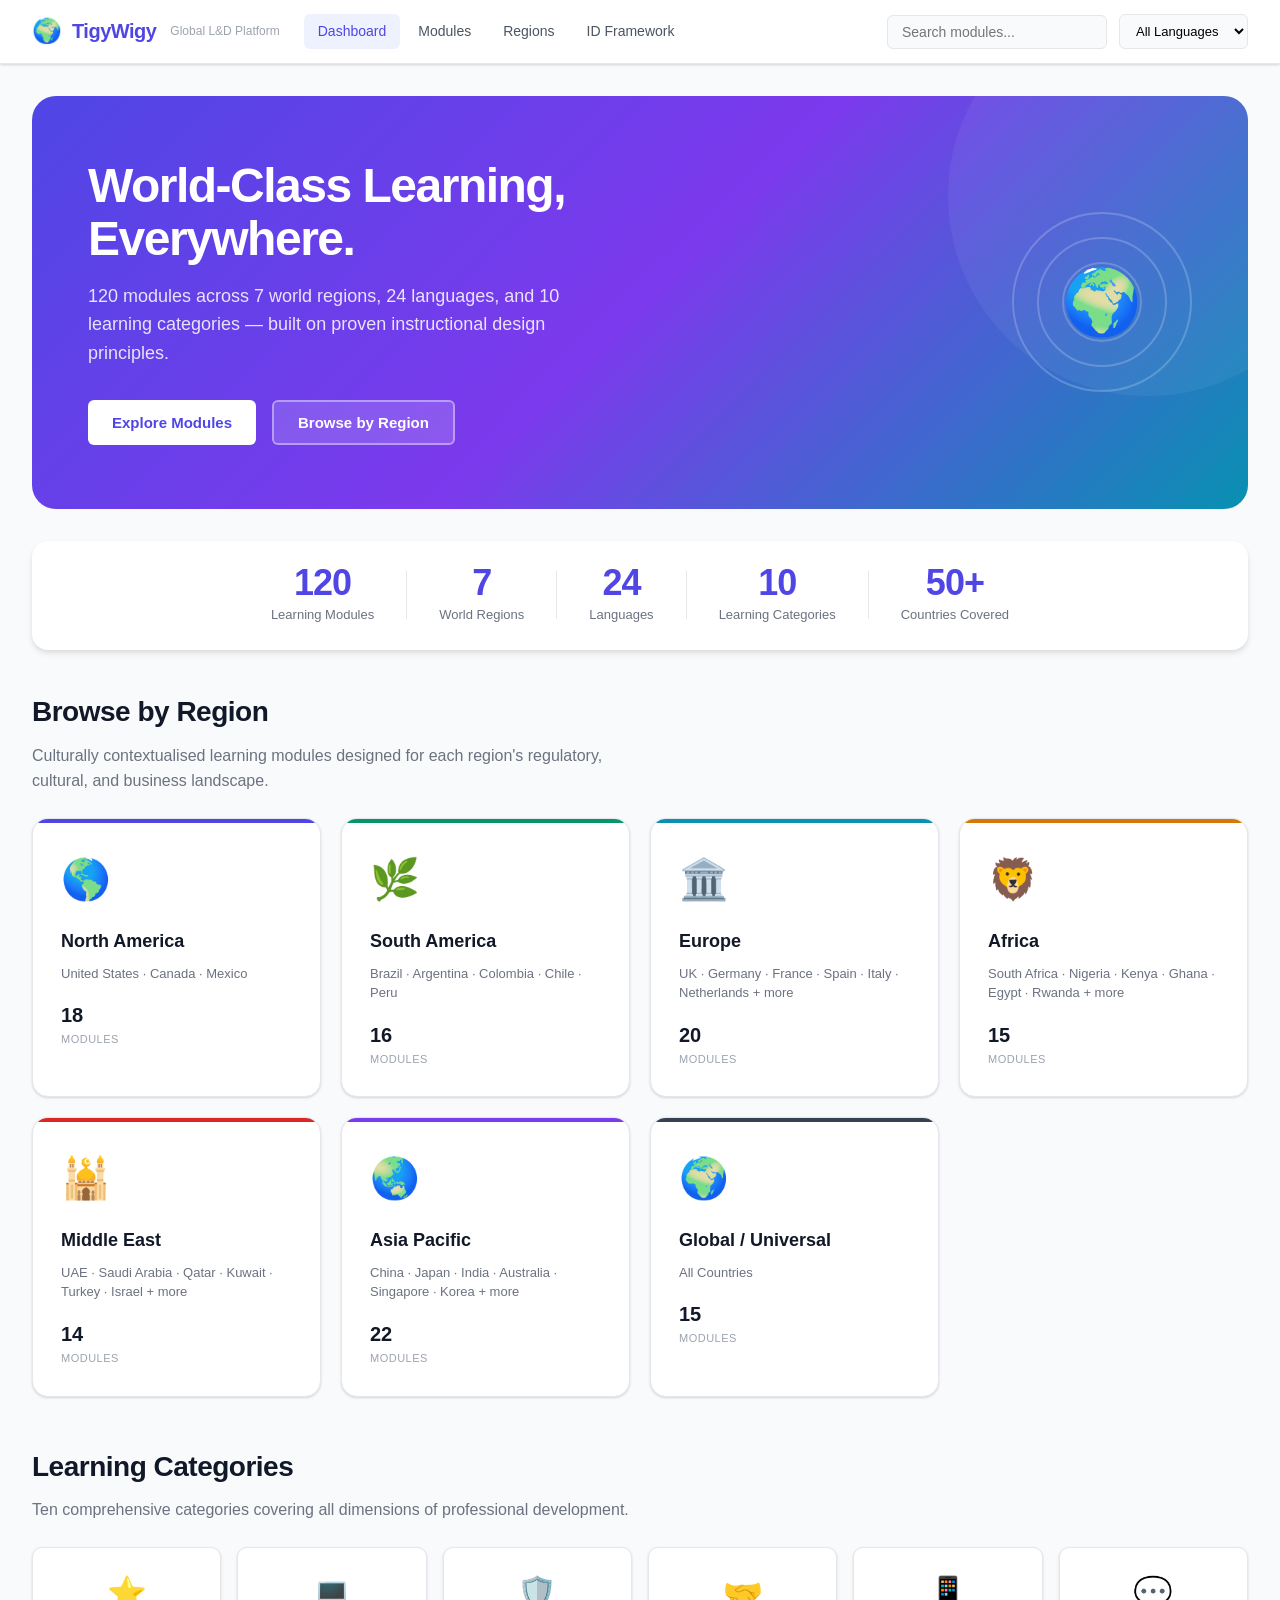
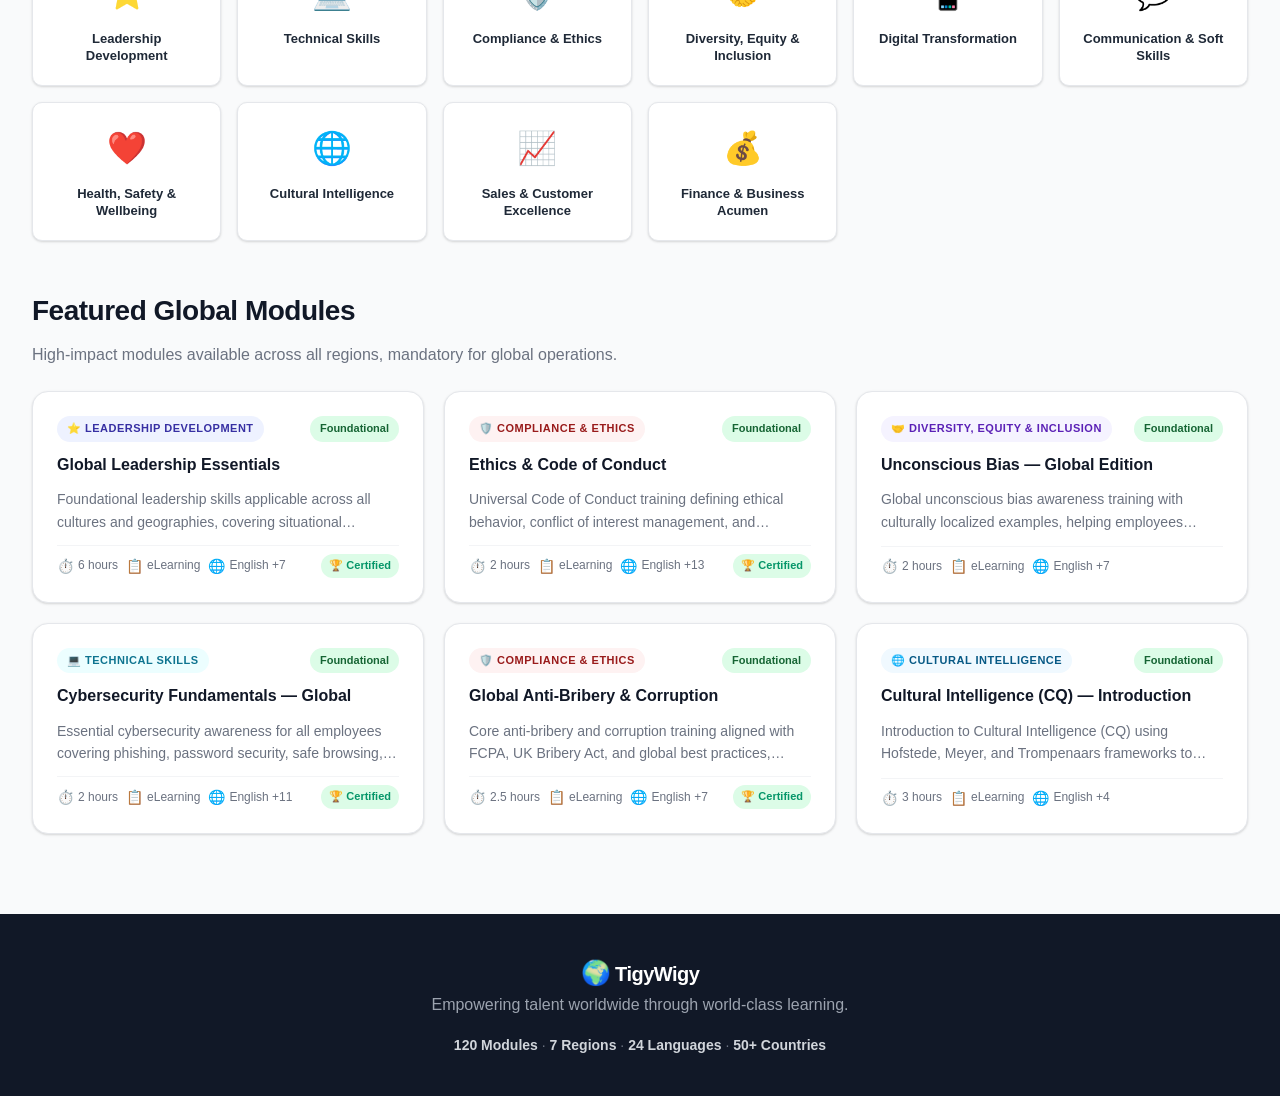
==== index.html @ 8e96188c "Add global L&D instructional design platform with 120 modules across 7 world regions - Web applicati" ====
<!DOCTYPE html>
<html lang="en">
<head>
  <meta charset="UTF-8" />
  <meta name="viewport" content="width=device-width, initial-scale=1.0" />
  <title>TigyWigy — Global L&D Platform</title>
  <link rel="stylesheet" href="css/styles.css" />
</head>
<body>
  <!-- Navigation -->
  <nav class="navbar">
    <div class="nav-brand">
      <span class="brand-icon">🌍</span>
      <span class="brand-name">TigyWigy</span>
      <span class="brand-tagline">Global L&amp;D Platform</span>
    </div>
    <div class="nav-links">
      <a href="#dashboard" class="nav-link active" data-view="dashboard">Dashboard</a>
      <a href="#modules" class="nav-link" data-view="modules">Modules</a>
      <a href="#regions" class="nav-link" data-view="regions">Regions</a>
      <a href="#framework" class="nav-link" data-view="framework">ID Framework</a>
    </div>
    <div class="nav-actions">
      <input type="text" class="search-input" id="globalSearch" placeholder="Search modules..." />
      <select class="lang-select" id="languageFilter">
        <option value="">All Languages</option>
        <option value="English">English</option>
        <option value="Mandarin">Mandarin</option>
        <option value="Spanish">Spanish</option>
        <option value="French">French</option>
        <option value="Arabic">Arabic</option>
        <option value="German">German</option>
        <option value="Portuguese">Portuguese</option>
        <option value="Japanese">Japanese</option>
        <option value="Korean">Korean</option>
      </select>
    </div>
  </nav>

  <!-- Main Content -->
  <main class="main-content">

    <!-- Dashboard View -->
    <section id="view-dashboard" class="view active">
      <div class="hero-section">
        <div class="hero-content">
          <h1 class="hero-title">World-Class Learning,<br>Everywhere.</h1>
          <p class="hero-subtitle">120 modules across 7 world regions, 24 languages, and 10 learning categories — built on proven instructional design principles.</p>
          <div class="hero-actions">
            <button class="btn btn-primary" onclick="switchView('modules')">Explore Modules</button>
            <button class="btn btn-secondary" onclick="switchView('regions')">Browse by Region</button>
          </div>
        </div>
        <div class="hero-globe">
          <div class="globe-visual">
            <div class="globe-ring ring-1"></div>
            <div class="globe-ring ring-2"></div>
            <div class="globe-ring ring-3"></div>
            <div class="globe-center">🌍</div>
          </div>
        </div>
      </div>

      <!-- Stats Bar -->
      <div class="stats-bar">
        <div class="stat-item">
          <span class="stat-number" id="stat-modules">120</span>
          <span class="stat-label">Learning Modules</span>
        </div>
        <div class="stat-divider"></div>
        <div class="stat-item">
          <span class="stat-number">7</span>
          <span class="stat-label">World Regions</span>
        </div>
        <div class="stat-divider"></div>
        <div class="stat-item">
          <span class="stat-number">24</span>
          <span class="stat-label">Languages</span>
        </div>
        <div class="stat-divider"></div>
        <div class="stat-item">
          <span class="stat-number">10</span>
          <span class="stat-label">Learning Categories</span>
        </div>
        <div class="stat-divider"></div>
        <div class="stat-item">
          <span class="stat-number">50+</span>
          <span class="stat-label">Countries Covered</span>
        </div>
      </div>

      <!-- Region Cards -->
      <div class="section-header">
        <h2 class="section-title">Browse by Region</h2>
        <p class="section-subtitle">Culturally contextualised learning modules designed for each region's regulatory, cultural, and business landscape.</p>
      </div>
      <div class="region-grid" id="regionGrid"></div>

      <!-- Category Overview -->
      <div class="section-header">
        <h2 class="section-title">Learning Categories</h2>
        <p class="section-subtitle">Ten comprehensive categories covering all dimensions of professional development.</p>
      </div>
      <div class="category-grid" id="categoryGrid"></div>

      <!-- Featured Modules -->
      <div class="section-header">
        <h2 class="section-title">Featured Global Modules</h2>
        <p class="section-subtitle">High-impact modules available across all regions, mandatory for global operations.</p>
      </div>
      <div class="module-grid" id="featuredModules"></div>
    </section>

    <!-- Modules View -->
    <section id="view-modules" class="view">
      <div class="view-header">
        <h2 class="view-title">All Modules</h2>
        <p class="view-desc">Browse all 120 learning modules across all regions and categories.</p>
      </div>
      <div class="filter-bar">
        <div class="filter-group">
          <label>Region</label>
          <select id="regionFilter" class="filter-select">
            <option value="">All Regions</option>
            <option value="north-america">North America</option>
            <option value="south-america">South America</option>
            <option value="europe">Europe</option>
            <option value="africa">Africa</option>
            <option value="middle-east">Middle East</option>
            <option value="asia-pacific">Asia Pacific</option>
            <option value="global">Global</option>
          </select>
        </div>
        <div class="filter-group">
          <label>Category</label>
          <select id="categoryFilter" class="filter-select">
            <option value="">All Categories</option>
            <option value="leadership">Leadership Development</option>
            <option value="technical">Technical Skills</option>
            <option value="compliance">Compliance & Ethics</option>
            <option value="dei">Diversity, Equity & Inclusion</option>
            <option value="digital">Digital Transformation</option>
            <option value="communication">Communication & Soft Skills</option>
            <option value="health-safety">Health, Safety & Wellbeing</option>
            <option value="cultural">Cultural Intelligence</option>
            <option value="sales">Sales & Customer Excellence</option>
            <option value="finance">Finance & Business Acumen</option>
          </select>
        </div>
        <div class="filter-group">
          <label>Level</label>
          <select id="levelFilter" class="filter-select">
            <option value="">All Levels</option>
            <option value="Foundational">Foundational</option>
            <option value="Intermediate">Intermediate</option>
            <option value="Advanced">Advanced</option>
          </select>
        </div>
        <div class="filter-group">
          <label>Format</label>
          <select id="formatFilter" class="filter-select">
            <option value="">All Formats</option>
            <option value="eLearning">eLearning</option>
            <option value="Workshop">Workshop</option>
            <option value="Virtual Classroom">Virtual Classroom</option>
            <option value="Coaching">Coaching</option>
          </select>
        </div>
        <button class="btn btn-outline" onclick="clearFilters()">Clear Filters</button>
      </div>
      <div class="results-bar">
        <span class="results-count" id="resultsCount">Loading modules...</span>
      </div>
      <div class="module-grid" id="allModulesGrid"></div>
    </section>

    <!-- Regions View -->
    <section id="view-regions" class="view">
      <div class="view-header">
        <h2 class="view-title">World Regions</h2>
        <p class="view-desc">Explore modules by geographic region, each curated for local regulatory, cultural, and business contexts.</p>
      </div>
      <div class="world-map-container">
        <div class="world-regions-list" id="worldRegionsList"></div>
      </div>
    </section>

    <!-- ID Framework View -->
    <section id="view-framework" class="view">
      <div class="view-header">
        <h2 class="view-title">Instructional Design Framework</h2>
        <p class="view-desc">TigyWigy's global L&D is built on evidence-based instructional design principles ensuring consistent quality across all markets.</p>
      </div>
      <div class="framework-content" id="frameworkContent"></div>
    </section>

  </main>

  <!-- Module Detail Modal -->
  <div class="modal-overlay" id="moduleModal">
    <div class="modal-container">
      <button class="modal-close" onclick="closeModal()">✕</button>
      <div class="modal-content" id="modalContent"></div>
    </div>
  </div>

  <!-- Footer -->
  <footer class="footer">
    <div class="footer-content">
      <div class="footer-brand">
        <span class="brand-icon">🌍</span>
        <span class="brand-name">TigyWigy</span>
      </div>
      <p class="footer-tagline">Empowering talent worldwide through world-class learning.</p>
      <div class="footer-stats">
        <span>120 Modules</span> · <span>7 Regions</span> · <span>24 Languages</span> · <span>50+ Countries</span>
      </div>
    </div>
  </footer>

  <script src="js/app.js"></script>
</body>
</html>
---- css/styles.css ----
/* ============================================
   TigyWigy Global L&D Platform — Styles
   ============================================ */

/* Reset & Base */
*, *::before, *::after { box-sizing: border-box; margin: 0; padding: 0; }

:root {
  --primary: #4F46E5;
  --primary-dark: #3730A3;
  --primary-light: #EEF2FF;
  --secondary: #0891B2;
  --accent: #F59E0B;
  --success: #059669;
  --danger: #DC2626;
  --warning: #D97706;
  --purple: #7C3AED;
  --rose: #E11D48;

  --gray-50: #F9FAFB;
  --gray-100: #F3F4F6;
  --gray-200: #E5E7EB;
  --gray-300: #D1D5DB;
  --gray-400: #9CA3AF;
  --gray-500: #6B7280;
  --gray-600: #4B5563;
  --gray-700: #374151;
  --gray-800: #1F2937;
  --gray-900: #111827;

  --font-sans: -apple-system, BlinkMacSystemFont, 'Segoe UI', Roboto, 'Helvetica Neue', Arial, sans-serif;
  --radius-sm: 6px;
  --radius: 10px;
  --radius-lg: 16px;
  --radius-xl: 24px;
  --shadow-sm: 0 1px 3px rgba(0,0,0,0.1), 0 1px 2px rgba(0,0,0,0.06);
  --shadow: 0 4px 6px rgba(0,0,0,0.07), 0 2px 4px rgba(0,0,0,0.06);
  --shadow-lg: 0 10px 15px rgba(0,0,0,0.1), 0 4px 6px rgba(0,0,0,0.05);
  --shadow-xl: 0 20px 25px rgba(0,0,0,0.1), 0 10px 10px rgba(0,0,0,0.04);
  --transition: all 0.2s ease;
}

html { scroll-behavior: smooth; }

body {
  font-family: var(--font-sans);
  background: var(--gray-50);
  color: var(--gray-800);
  line-height: 1.6;
  min-height: 100vh;
}

/* ============================================
   Navigation
   ============================================ */
.navbar {
  position: sticky;
  top: 0;
  z-index: 100;
  background: #fff;
  border-bottom: 1px solid var(--gray-200);
  display: flex;
  align-items: center;
  gap: 24px;
  padding: 0 32px;
  height: 64px;
  box-shadow: var(--shadow-sm);
}

.nav-brand {
  display: flex;
  align-items: center;
  gap: 10px;
  text-decoration: none;
  flex-shrink: 0;
}

.brand-icon { font-size: 24px; }

.brand-name {
  font-size: 20px;
  font-weight: 800;
  color: var(--primary);
  letter-spacing: -0.5px;
}

.brand-tagline {
  font-size: 12px;
  color: var(--gray-400);
  font-weight: 500;
  margin-left: 4px;
  display: none;
}

@media (min-width: 1024px) { .brand-tagline { display: block; } }

.nav-links {
  display: flex;
  gap: 4px;
  flex: 1;
}

.nav-link {
  display: flex;
  align-items: center;
  padding: 6px 14px;
  border-radius: var(--radius-sm);
  text-decoration: none;
  color: var(--gray-600);
  font-size: 14px;
  font-weight: 500;
  transition: var(--transition);
  cursor: pointer;
}

.nav-link:hover { background: var(--gray-100); color: var(--gray-900); }
.nav-link.active { background: var(--primary-light); color: var(--primary); }

.nav-actions {
  display: flex;
  align-items: center;
  gap: 12px;
  flex-shrink: 0;
}

.search-input {
  padding: 8px 14px;
  border: 1px solid var(--gray-200);
  border-radius: var(--radius-sm);
  font-size: 14px;
  width: 220px;
  outline: none;
  transition: var(--transition);
  background: var(--gray-50);
}

.search-input:focus { border-color: var(--primary); background: #fff; box-shadow: 0 0 0 3px rgba(79,70,229,0.1); }

.lang-select {
  padding: 8px 12px;
  border: 1px solid var(--gray-200);
  border-radius: var(--radius-sm);
  font-size: 13px;
  outline: none;
  cursor: pointer;
  background: var(--gray-50);
}

/* ============================================
   Main Content & Views
   ============================================ */
.main-content { min-height: calc(100vh - 64px); }

.view { display: none; padding: 32px; }
.view.active { display: block; }

/* ============================================
   Hero Section
   ============================================ */
.hero-section {
  background: linear-gradient(135deg, #4F46E5 0%, #7C3AED 50%, #0891B2 100%);
  border-radius: var(--radius-xl);
  padding: 64px 56px;
  display: flex;
  align-items: center;
  justify-content: space-between;
  gap: 48px;
  margin-bottom: 32px;
  overflow: hidden;
  position: relative;
}

.hero-section::before {
  content: '';
  position: absolute;
  top: -100px; right: -100px;
  width: 400px; height: 400px;
  background: rgba(255,255,255,0.05);
  border-radius: 50%;
}

.hero-content { flex: 1; position: relative; }

.hero-title {
  font-size: 48px;
  font-weight: 900;
  color: #fff;
  line-height: 1.1;
  letter-spacing: -1.5px;
  margin-bottom: 16px;
}

.hero-subtitle {
  font-size: 18px;
  color: rgba(255,255,255,0.85);
  max-width: 500px;
  margin-bottom: 32px;
  line-height: 1.6;
}

.hero-actions { display: flex; gap: 16px; flex-wrap: wrap; }

.hero-globe {
  flex-shrink: 0;
  display: flex;
  align-items: center;
  justify-content: center;
}

.globe-visual {
  position: relative;
  width: 180px;
  height: 180px;
  display: flex;
  align-items: center;
  justify-content: center;
}

.globe-ring {
  position: absolute;
  border: 2px solid rgba(255,255,255,0.2);
  border-radius: 50%;
  animation: spin linear infinite;
}

.ring-1 { width: 180px; height: 180px; animation-duration: 20s; }
.ring-2 { width: 130px; height: 130px; animation-duration: 15s; animation-direction: reverse; }
.ring-3 { width: 80px; height: 80px; animation-duration: 10s; }

.globe-center { font-size: 64px; z-index: 1; animation: float 3s ease-in-out infinite; }

@keyframes spin { from { transform: rotate(0deg); } to { transform: rotate(360deg); } }
@keyframes float { 0%, 100% { transform: translateY(0); } 50% { transform: translateY(-8px); } }

/* ============================================
   Buttons
   ============================================ */
.btn {
  display: inline-flex;
  align-items: center;
  gap: 8px;
  padding: 12px 24px;
  border-radius: var(--radius-sm);
  font-size: 15px;
  font-weight: 600;
  cursor: pointer;
  transition: var(--transition);
  border: none;
  text-decoration: none;
}

.btn-primary { background: #fff; color: var(--primary); }
.btn-primary:hover { background: var(--primary-light); transform: translateY(-1px); box-shadow: var(--shadow-lg); }

.btn-secondary { background: rgba(255,255,255,0.15); color: #fff; border: 2px solid rgba(255,255,255,0.4); }
.btn-secondary:hover { background: rgba(255,255,255,0.25); transform: translateY(-1px); }

.btn-outline { background: #fff; color: var(--gray-600); border: 1px solid var(--gray-200); }
.btn-outline:hover { border-color: var(--primary); color: var(--primary); }

.btn-sm { padding: 8px 16px; font-size: 13px; }

/* ============================================
   Stats Bar
   ============================================ */
.stats-bar {
  background: #fff;
  border-radius: var(--radius-lg);
  padding: 24px 32px;
  display: flex;
  align-items: center;
  justify-content: center;
  gap: 0;
  margin-bottom: 40px;
  box-shadow: var(--shadow);
}

.stat-item {
  display: flex;
  flex-direction: column;
  align-items: center;
  padding: 0 32px;
  text-align: center;
}

.stat-number {
  font-size: 36px;
  font-weight: 900;
  color: var(--primary);
  letter-spacing: -1px;
  line-height: 1;
  margin-bottom: 4px;
}

.stat-label {
  font-size: 13px;
  color: var(--gray-500);
  font-weight: 500;
  white-space: nowrap;
}

.stat-divider {
  width: 1px;
  height: 48px;
  background: var(--gray-200);
  flex-shrink: 0;
}

/* ============================================
   Section Headers
   ============================================ */
.section-header {
  margin-bottom: 24px;
}

.section-title {
  font-size: 28px;
  font-weight: 800;
  color: var(--gray-900);
  letter-spacing: -0.5px;
  margin-bottom: 8px;
}

.section-subtitle {
  font-size: 16px;
  color: var(--gray-500);
  max-width: 600px;
}

/* ============================================
   Region Grid
   ============================================ */
.region-grid {
  display: grid;
  grid-template-columns: repeat(auto-fill, minmax(280px, 1fr));
  gap: 20px;
  margin-bottom: 48px;
}

.region-card {
  background: #fff;
  border-radius: var(--radius-lg);
  padding: 28px;
  cursor: pointer;
  transition: var(--transition);
  box-shadow: var(--shadow-sm);
  border: 1px solid var(--gray-200);
  position: relative;
  overflow: hidden;
}

.region-card::before {
  content: '';
  position: absolute;
  top: 0; left: 0; right: 0;
  height: 4px;
  background: var(--region-color, var(--primary));
}

.region-card:hover {
  transform: translateY(-4px);
  box-shadow: var(--shadow-xl);
  border-color: transparent;
}

.region-emoji { font-size: 40px; margin-bottom: 16px; display: block; }

.region-name {
  font-size: 18px;
  font-weight: 700;
  color: var(--gray-900);
  margin-bottom: 8px;
}

.region-countries {
  font-size: 13px;
  color: var(--gray-500);
  margin-bottom: 16px;
  line-height: 1.5;
}

.region-stats {
  display: flex;
  gap: 16px;
}

.region-stat {
  display: flex;
  flex-direction: column;
}

.region-stat-number {
  font-size: 20px;
  font-weight: 800;
  color: var(--gray-900);
}

.region-stat-label {
  font-size: 11px;
  color: var(--gray-400);
  font-weight: 500;
  text-transform: uppercase;
  letter-spacing: 0.5px;
}

/* ============================================
   Category Grid
   ============================================ */
.category-grid {
  display: grid;
  grid-template-columns: repeat(auto-fill, minmax(180px, 1fr));
  gap: 16px;
  margin-bottom: 48px;
}

.category-card {
  background: #fff;
  border-radius: var(--radius);
  padding: 20px;
  cursor: pointer;
  transition: var(--transition);
  box-shadow: var(--shadow-sm);
  border: 1px solid var(--gray-200);
  text-align: center;
}

.category-card:hover {
  transform: translateY(-2px);
  box-shadow: var(--shadow-lg);
}

.category-icon {
  font-size: 32px;
  margin-bottom: 12px;
  display: block;
}

.category-name {
  font-size: 13px;
  font-weight: 600;
  color: var(--gray-800);
  line-height: 1.3;
}

/* ============================================
   Module Grid & Cards
   ============================================ */
.module-grid {
  display: grid;
  grid-template-columns: repeat(auto-fill, minmax(340px, 1fr));
  gap: 20px;
  margin-bottom: 48px;
}

.module-card {
  background: #fff;
  border-radius: var(--radius-lg);
  padding: 24px;
  cursor: pointer;
  transition: var(--transition);
  box-shadow: var(--shadow-sm);
  border: 1px solid var(--gray-200);
  display: flex;
  flex-direction: column;
  gap: 12px;
}

.module-card:hover {
  transform: translateY(-3px);
  box-shadow: var(--shadow-xl);
  border-color: var(--primary);
}

.module-card-header {
  display: flex;
  justify-content: space-between;
  align-items: flex-start;
  gap: 12px;
}

.module-category-badge {
  display: inline-flex;
  align-items: center;
  gap: 4px;
  padding: 4px 10px;
  border-radius: 100px;
  font-size: 11px;
  font-weight: 600;
  text-transform: uppercase;
  letter-spacing: 0.5px;
}

.module-level-badge {
  padding: 4px 10px;
  border-radius: 100px;
  font-size: 11px;
  font-weight: 600;
  background: var(--gray-100);
  color: var(--gray-600);
  white-space: nowrap;
}

.level-Foundational { background: #DCFCE7; color: #166534; }
.level-Intermediate { background: #FEF3C7; color: #92400E; }
.level-Advanced { background: #FEE2E2; color: #991B1B; }

.module-title {
  font-size: 16px;
  font-weight: 700;
  color: var(--gray-900);
  line-height: 1.4;
}

.module-description {
  font-size: 14px;
  color: var(--gray-500);
  line-height: 1.6;
  display: -webkit-box;
  -webkit-line-clamp: 2;
  -webkit-box-orient: vertical;
  overflow: hidden;
}

.module-card-footer {
  display: flex;
  flex-wrap: wrap;
  gap: 8px;
  align-items: center;
  margin-top: auto;
  padding-top: 8px;
  border-top: 1px solid var(--gray-100);
}

.module-meta {
  display: flex;
  align-items: center;
  gap: 4px;
  font-size: 12px;
  color: var(--gray-500);
}

.module-meta-icon { font-size: 14px; }

.module-cert-badge {
  margin-left: auto;
  font-size: 11px;
  font-weight: 600;
  color: var(--success);
  background: #DCFCE7;
  padding: 3px 8px;
  border-radius: 100px;
}

/* ============================================
   Filter Bar
   ============================================ */
.filter-bar {
  display: flex;
  flex-wrap: wrap;
  gap: 16px;
  align-items: flex-end;
  background: #fff;
  padding: 20px 24px;
  border-radius: var(--radius);
  border: 1px solid var(--gray-200);
  margin-bottom: 20px;
}

.filter-group {
  display: flex;
  flex-direction: column;
  gap: 6px;
}

.filter-group label {
  font-size: 12px;
  font-weight: 600;
  color: var(--gray-500);
  text-transform: uppercase;
  letter-spacing: 0.5px;
}

.filter-select {
  padding: 8px 12px;
  border: 1px solid var(--gray-200);
  border-radius: var(--radius-sm);
  font-size: 14px;
  outline: none;
  cursor: pointer;
  background: var(--gray-50);
  min-width: 160px;
}

.filter-select:focus { border-color: var(--primary); }

.results-bar {
  margin-bottom: 16px;
  padding: 0 4px;
}

.results-count {
  font-size: 14px;
  color: var(--gray-500);
  font-weight: 500;
}

/* ============================================
   View Header
   ============================================ */
.view-header {
  margin-bottom: 28px;
}

.view-title {
  font-size: 32px;
  font-weight: 900;
  color: var(--gray-900);
  letter-spacing: -1px;
  margin-bottom: 8px;
}

.view-desc {
  font-size: 16px;
  color: var(--gray-500);
  max-width: 640px;
}

/* ============================================
   World Regions List
   ============================================ */
.world-regions-list {
  display: flex;
  flex-direction: column;
  gap: 24px;
}

.world-region-section {
  background: #fff;
  border-radius: var(--radius-lg);
  overflow: hidden;
  box-shadow: var(--shadow-sm);
  border: 1px solid var(--gray-200);
}

.world-region-header {
  padding: 24px 32px;
  display: flex;
  align-items: center;
  gap: 20px;
  cursor: pointer;
  border-bottom: 1px solid var(--gray-100);
  background: linear-gradient(135deg, var(--region-bg, #F9FAFB), #fff);
}

.world-region-header:hover { background: var(--primary-light); }

.world-region-emoji { font-size: 48px; }

.world-region-info { flex: 1; }

.world-region-name {
  font-size: 22px;
  font-weight: 800;
  color: var(--gray-900);
  margin-bottom: 4px;
}

.world-region-countries {
  font-size: 14px;
  color: var(--gray-500);
}

.world-region-count {
  display: flex;
  flex-direction: column;
  align-items: center;
  background: var(--primary-light);
  color: var(--primary);
  padding: 12px 20px;
  border-radius: var(--radius);
  font-weight: 800;
  font-size: 24px;
  line-height: 1;
}

.world-region-count span {
  font-size: 12px;
  font-weight: 600;
  color: var(--gray-500);
  margin-top: 4px;
}

.world-region-modules {
  padding: 24px 32px;
  display: grid;
  grid-template-columns: repeat(auto-fill, minmax(280px, 1fr));
  gap: 16px;
}

/* ============================================
   Framework Content
   ============================================ */
.framework-content {
  display: flex;
  flex-direction: column;
  gap: 32px;
}

.framework-section {
  background: #fff;
  border-radius: var(--radius-lg);
  padding: 32px;
  box-shadow: var(--shadow-sm);
  border: 1px solid var(--gray-200);
}

.framework-section-title {
  font-size: 22px;
  font-weight: 800;
  color: var(--gray-900);
  margin-bottom: 8px;
  display: flex;
  align-items: center;
  gap: 12px;
}

.framework-section-title span { font-size: 32px; }

.framework-section-desc {
  font-size: 15px;
  color: var(--gray-500);
  margin-bottom: 24px;
  line-height: 1.7;
}

.framework-steps {
  display: grid;
  grid-template-columns: repeat(auto-fill, minmax(200px, 1fr));
  gap: 16px;
}

.framework-step {
  padding: 20px;
  background: var(--gray-50);
  border-radius: var(--radius);
  border-left: 4px solid var(--primary);
}

.framework-step-number {
  font-size: 28px;
  font-weight: 900;
  color: var(--primary);
  line-height: 1;
  margin-bottom: 8px;
}

.framework-step-title {
  font-size: 15px;
  font-weight: 700;
  color: var(--gray-900);
  margin-bottom: 4px;
}

.framework-step-desc {
  font-size: 13px;
  color: var(--gray-500);
  line-height: 1.5;
}

.principles-grid {
  display: grid;
  grid-template-columns: repeat(auto-fill, minmax(240px, 1fr));
  gap: 16px;
}

.principle-card {
  padding: 20px;
  border-radius: var(--radius);
  background: var(--gray-50);
  border: 1px solid var(--gray-200);
}

.principle-icon { font-size: 28px; margin-bottom: 12px; display: block; }

.principle-title {
  font-size: 15px;
  font-weight: 700;
  color: var(--gray-900);
  margin-bottom: 6px;
}

.principle-desc {
  font-size: 13px;
  color: var(--gray-500);
  line-height: 1.5;
}

/* ============================================
   Modal
   ============================================ */
.modal-overlay {
  display: none;
  position: fixed;
  inset: 0;
  background: rgba(0,0,0,0.5);
  z-index: 1000;
  align-items: center;
  justify-content: center;
  padding: 24px;
  backdrop-filter: blur(4px);
}

.modal-overlay.open { display: flex; }

.modal-container {
  background: #fff;
  border-radius: var(--radius-xl);
  max-width: 720px;
  width: 100%;
  max-height: 90vh;
  overflow-y: auto;
  position: relative;
  box-shadow: var(--shadow-xl);
}

.modal-close {
  position: sticky;
  top: 16px;
  float: right;
  margin: 16px 16px 0 0;
  background: var(--gray-100);
  border: none;
  width: 36px;
  height: 36px;
  border-radius: 50%;
  cursor: pointer;
  font-size: 16px;
  display: flex;
  align-items: center;
  justify-content: center;
  z-index: 1;
  transition: var(--transition);
}

.modal-close:hover { background: var(--gray-200); }

.modal-content { padding: 32px; }

.modal-header { margin-bottom: 24px; }

.modal-category-badge {
  display: inline-flex;
  align-items: center;
  gap: 6px;
  padding: 6px 14px;
  border-radius: 100px;
  font-size: 12px;
  font-weight: 700;
  text-transform: uppercase;
  letter-spacing: 0.5px;
  margin-bottom: 16px;
}

.modal-title {
  font-size: 28px;
  font-weight: 900;
  color: var(--gray-900);
  letter-spacing: -0.5px;
  line-height: 1.2;
  margin-bottom: 16px;
}

.modal-meta-row {
  display: flex;
  flex-wrap: wrap;
  gap: 16px;
  margin-bottom: 16px;
}

.modal-meta-item {
  display: flex;
  align-items: center;
  gap: 6px;
  font-size: 14px;
  color: var(--gray-600);
  font-weight: 500;
}

.modal-meta-item strong { color: var(--gray-900); }

.modal-description {
  font-size: 16px;
  color: var(--gray-600);
  line-height: 1.7;
  margin-bottom: 24px;
  padding: 20px;
  background: var(--gray-50);
  border-radius: var(--radius);
  border-left: 4px solid var(--primary);
}

.modal-section { margin-bottom: 24px; }

.modal-section-title {
  font-size: 16px;
  font-weight: 700;
  color: var(--gray-900);
  margin-bottom: 12px;
  padding-bottom: 8px;
  border-bottom: 2px solid var(--gray-100);
}

.objectives-list {
  list-style: none;
  display: flex;
  flex-direction: column;
  gap: 8px;
}

.objectives-list li {
  display: flex;
  gap: 10px;
  font-size: 14px;
  color: var(--gray-700);
  line-height: 1.5;
}

.objectives-list li::before {
  content: '✓';
  color: var(--success);
  font-weight: 700;
  flex-shrink: 0;
  margin-top: 1px;
}

.tag-list {
  display: flex;
  flex-wrap: wrap;
  gap: 8px;
}

.tag {
  padding: 4px 12px;
  background: var(--gray-100);
  border-radius: 100px;
  font-size: 12px;
  font-weight: 500;
  color: var(--gray-600);
}

/* ============================================
   Footer
   ============================================ */
.footer {
  background: var(--gray-900);
  color: var(--gray-300);
  padding: 40px 32px;
  text-align: center;
}

.footer-content { max-width: 600px; margin: 0 auto; }

.footer .nav-brand { justify-content: center; margin-bottom: 16px; }
.footer .brand-name { color: #fff; }

.footer-tagline {
  font-size: 16px;
  color: var(--gray-400);
  margin-bottom: 16px;
}

.footer-stats {
  font-size: 14px;
  color: var(--gray-500);
}

.footer-stats span { color: var(--gray-300); font-weight: 600; }

/* ============================================
   Loading & Empty States
   ============================================ */
.loading-state {
  text-align: center;
  padding: 60px 20px;
  color: var(--gray-400);
  font-size: 16px;
}

.empty-state {
  text-align: center;
  padding: 60px 20px;
  color: var(--gray-400);
}

.empty-state-icon { font-size: 48px; margin-bottom: 16px; display: block; }
.empty-state-title { font-size: 18px; font-weight: 600; color: var(--gray-600); margin-bottom: 8px; }
.empty-state-desc { font-size: 14px; }

/* ============================================
   Responsive
   ============================================ */
@media (max-width: 768px) {
  .navbar { padding: 0 16px; flex-wrap: wrap; height: auto; padding-bottom: 8px; }
  .nav-links { order: 3; width: 100%; overflow-x: auto; padding-bottom: 4px; }
  .nav-actions { margin-left: auto; }
  .search-input { width: 140px; }
  .hero-section { flex-direction: column; padding: 32px 24px; }
  .hero-title { font-size: 32px; }
  .hero-globe { display: none; }
  .stats-bar { flex-wrap: wrap; gap: 24px; }
  .stat-divider { display: none; }
  .view { padding: 16px; }
  .module-grid { grid-template-columns: 1fr; }
  .region-grid { grid-template-columns: 1fr; }
  .filter-bar { flex-direction: column; }
  .filter-select { width: 100%; }
}

/* ============================================
   Utility Colors for Categories
   ============================================ */
.cat-leadership { background: #EEF2FF; color: #3730A3; }
.cat-technical { background: #ECFEFF; color: #0E7490; }
.cat-compliance { background: #FEF2F2; color: #991B1B; }
.cat-dei { background: #F5F3FF; color: #5B21B6; }
.cat-digital { background: #ECFDF5; color: #065F46; }
.cat-communication { background: #FFFBEB; color: #92400E; }
.cat-health-safety { background: #FFF1F2; color: #9F1239; }
.cat-cultural { background: #F0F9FF; color: #075985; }
.cat-sales { background: #F0FDF4; color: #166534; }
.cat-finance { background: #FEFCE8; color: #713F12; }
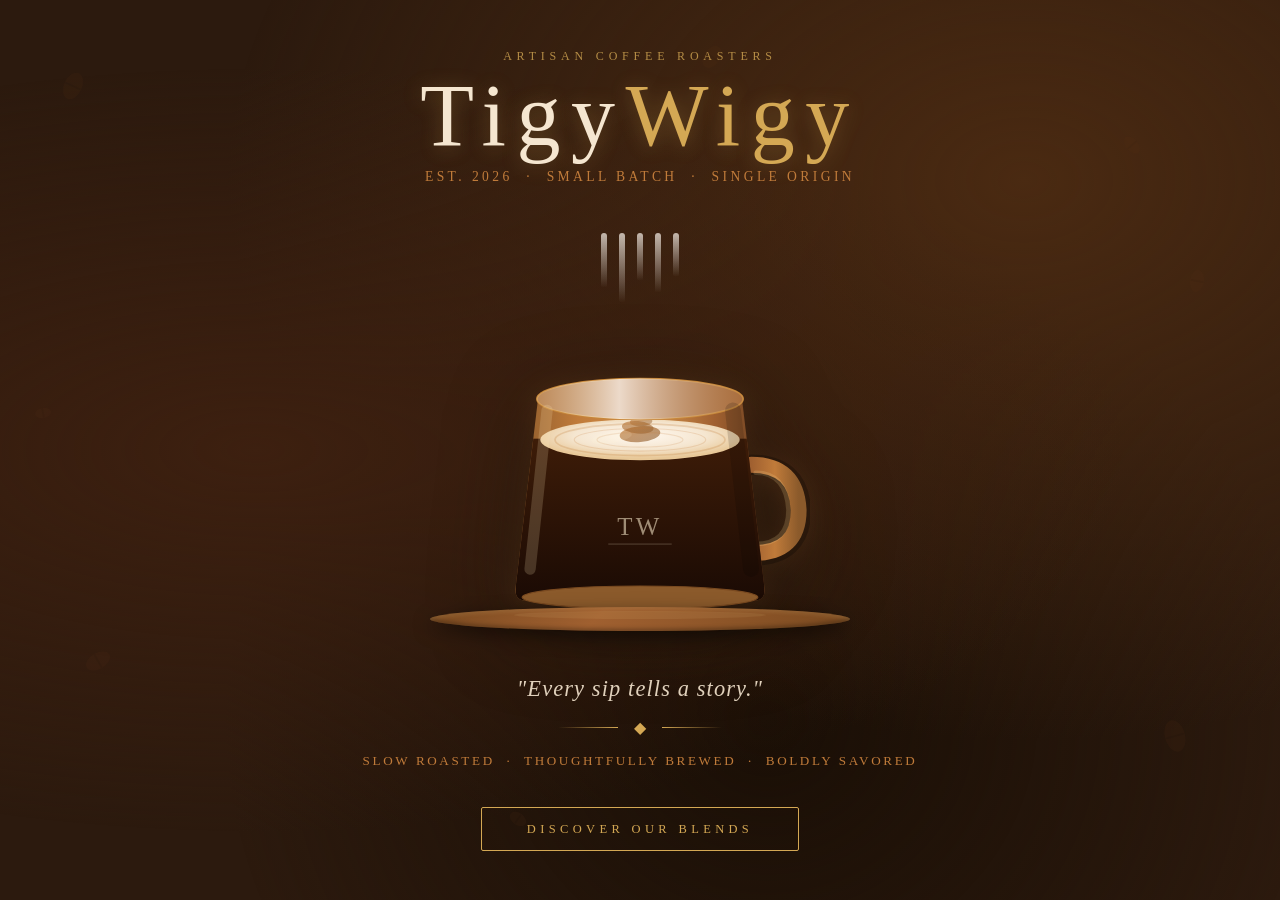
==== commit 2a57df9b: "Add TigyWigy coffee cup landing page design SVG coffee cup with steam animation, latte art, and bran" ====
--- a/index.html
+++ b/index.html
@@ -3,221 +3,426 @@
 <head>
   <meta charset="UTF-8" />
   <meta name="viewport" content="width=device-width, initial-scale=1.0" />
-  <title>TigyWigy — Global L&D Platform</title>
-  <link rel="stylesheet" href="css/styles.css" />
+  <title>TigyWigy Coffee</title>
+  <style>
+    /* ── Reset & Base ── */
+    *, *::before, *::after { box-sizing: border-box; margin: 0; padding: 0; }
+
+    :root {
+      --espresso:   #2C1A0E;
+      --roast:      #5C3317;
+      --caramel:    #C07B3A;
+      --cream:      #F5E6D0;
+      --foam:       #FFF8F0;
+      --steam:      rgba(255,248,240,0.7);
+      --gold:       #D4A854;
+      --text-dark:  #1A0F06;
+    }
+
+    html, body {
+      height: 100%;
+      font-family: 'Georgia', serif;
+      background: var(--espresso);
+      overflow-x: hidden;
+    }
+
+    /* ── Background texture ── */
+    body::before {
+      content: '';
+      position: fixed;
+      inset: 0;
+      background:
+        radial-gradient(ellipse at 20% 50%, #3d2010 0%, transparent 60%),
+        radial-gradient(ellipse at 80% 20%, #4a2a12 0%, transparent 55%),
+        radial-gradient(ellipse at 60% 80%, #1a0f06 0%, transparent 50%);
+      pointer-events: none;
+    }
+
+    /* ── Layout ── */
+    .page {
+      min-height: 100vh;
+      display: flex;
+      flex-direction: column;
+      align-items: center;
+      justify-content: center;
+      padding: 2rem;
+      position: relative;
+    }
+
+    /* ── Brand header ── */
+    .brand {
+      text-align: center;
+      margin-bottom: 3rem;
+    }
+
+    .brand-tag {
+      font-size: 0.75rem;
+      letter-spacing: 0.4em;
+      text-transform: uppercase;
+      color: var(--gold);
+      opacity: 0.8;
+      margin-bottom: 0.5rem;
+    }
+
+    .brand-name {
+      font-size: clamp(2.8rem, 8vw, 5.5rem);
+      font-weight: 400;
+      color: var(--cream);
+      letter-spacing: 0.12em;
+      text-shadow: 0 2px 20px rgba(212,168,84,0.3);
+      line-height: 1;
+    }
+
+    .brand-name span {
+      color: var(--gold);
+    }
+
+    .brand-sub {
+      font-size: 0.85rem;
+      letter-spacing: 0.25em;
+      text-transform: uppercase;
+      color: var(--caramel);
+      margin-top: 0.6rem;
+    }
+
+    /* ── Cup scene ── */
+    .scene {
+      display: flex;
+      flex-direction: column;
+      align-items: center;
+      position: relative;
+    }
+
+    /* Steam */
+    .steam-wrap {
+      display: flex;
+      gap: 12px;
+      justify-content: center;
+      height: 70px;
+      margin-bottom: -6px;
+    }
+
+    .steam {
+      width: 6px;
+      border-radius: 3px;
+      background: linear-gradient(to top, transparent, var(--steam));
+      animation: rise 2.2s ease-in-out infinite;
+      transform-origin: bottom center;
+    }
+    .steam:nth-child(1) { height: 55px; animation-delay: 0s;    animation-duration: 2.0s; }
+    .steam:nth-child(2) { height: 70px; animation-delay: 0.4s;  animation-duration: 2.4s; }
+    .steam:nth-child(3) { height: 48px; animation-delay: 0.8s;  animation-duration: 1.9s; }
+    .steam:nth-child(4) { height: 60px; animation-delay: 1.2s;  animation-duration: 2.2s; }
+    .steam:nth-child(5) { height: 44px; animation-delay: 1.6s;  animation-duration: 2.1s; }
+
+    @keyframes rise {
+      0%   { opacity: 0;   transform: scaleX(1)   translateY(0);  }
+      20%  { opacity: 0.9; }
+      60%  { opacity: 0.5; transform: scaleX(1.4) translateY(-18px); }
+      100% { opacity: 0;   transform: scaleX(0.8) translateY(-36px); }
+    }
+
+    /* Cup SVG */
+    .cup-svg {
+      width: clamp(200px, 50vw, 340px);
+      filter: drop-shadow(0 20px 40px rgba(0,0,0,0.6))
+              drop-shadow(0 4px 12px rgba(192,123,58,0.25));
+    }
+
+    /* Saucer */
+    .saucer {
+      width: clamp(240px, 62vw, 420px);
+      height: 24px;
+      background: linear-gradient(135deg, #7a4a20 0%, #a06030 40%, #7a4a20 100%);
+      border-radius: 50%;
+      margin-top: -8px;
+      box-shadow:
+        0 6px 18px rgba(0,0,0,0.5),
+        inset 0 2px 4px rgba(255,220,150,0.15),
+        inset 0 -2px 4px rgba(0,0,0,0.3);
+      position: relative;
+    }
+    .saucer::after {
+      content: '';
+      position: absolute;
+      top: 4px; left: 50%;
+      transform: translateX(-50%);
+      width: 60%;
+      height: 8px;
+      border-radius: 50%;
+      background: rgba(255,220,150,0.08);
+    }
+
+    /* ── Tagline ── */
+    .tagline {
+      margin-top: 2.8rem;
+      text-align: center;
+    }
+
+    .tagline-text {
+      font-size: clamp(1rem, 3vw, 1.4rem);
+      color: var(--cream);
+      font-style: italic;
+      opacity: 0.9;
+      letter-spacing: 0.05em;
+    }
+
+    .tagline-divider {
+      display: flex;
+      align-items: center;
+      gap: 1rem;
+      margin: 1rem auto;
+      width: fit-content;
+    }
+
+    .tagline-divider::before,
+    .tagline-divider::after {
+      content: '';
+      display: block;
+      width: 60px;
+      height: 1px;
+      background: linear-gradient(to right, transparent, var(--gold));
+    }
+    .tagline-divider::after {
+      background: linear-gradient(to left, transparent, var(--gold));
+    }
+
+    .tagline-icon { color: var(--gold); font-size: 1rem; }
+
+    .tagline-desc {
+      font-size: 0.82rem;
+      letter-spacing: 0.2em;
+      text-transform: uppercase;
+      color: var(--caramel);
+      margin-top: 0.4rem;
+    }
+
+    /* ── CTA button ── */
+    .cta {
+      margin-top: 2.4rem;
+      display: inline-block;
+      padding: 0.85rem 2.8rem;
+      border: 1px solid var(--gold);
+      color: var(--gold);
+      font-size: 0.78rem;
+      letter-spacing: 0.35em;
+      text-transform: uppercase;
+      text-decoration: none;
+      border-radius: 2px;
+      transition: background 0.3s, color 0.3s;
+      cursor: pointer;
+      background: transparent;
+    }
+    .cta:hover {
+      background: var(--gold);
+      color: var(--espresso);
+    }
+
+    /* ── Coffee beans decoration ── */
+    .beans {
+      position: fixed;
+      inset: 0;
+      pointer-events: none;
+      overflow: hidden;
+    }
+
+    .bean {
+      position: absolute;
+      width: 14px;
+      height: 22px;
+      border-radius: 50%;
+      background: var(--roast);
+      opacity: 0.12;
+      transform: rotate(var(--r));
+    }
+    .bean::after {
+      content: '';
+      position: absolute;
+      top: 50%; left: 50%;
+      transform: translate(-50%, -50%) rotate(90deg);
+      width: 2px;
+      height: 60%;
+      background: rgba(0,0,0,0.3);
+      border-radius: 1px;
+    }
+  </style>
 </head>
 <body>
-  <!-- Navigation -->
-  <nav class="navbar">
-    <div class="nav-brand">
-      <span class="brand-icon">🌍</span>
-      <span class="brand-name">TigyWigy</span>
-      <span class="brand-tagline">Global L&amp;D Platform</span>
+
+  <!-- scattered bean decorations -->
+  <div class="beans" aria-hidden="true">
+    <div class="bean" style="top:8%;  left:5%;  --r:25deg;  width:18px; height:28px;"></div>
+    <div class="bean" style="top:15%; left:88%; --r:-40deg; width:12px; height:20px;"></div>
+    <div class="bean" style="top:72%; left:7%;  --r:60deg;  width:16px; height:26px;"></div>
+    <div class="bean" style="top:80%; left:91%; --r:-15deg; width:20px; height:32px;"></div>
+    <div class="bean" style="top:45%; left:3%;  --r:80deg;  width:10px; height:16px;"></div>
+    <div class="bean" style="top:30%; left:93%; --r:10deg;  width:14px; height:22px;"></div>
+    <div class="bean" style="top:90%; left:40%; --r:-55deg; width:12px; height:18px;"></div>
+    <div class="bean" style="top:5%;  left:55%; --r:35deg;  width:16px; height:24px;"></div>
+  </div>
+
+  <main class="page">
+
+    <!-- Brand -->
+    <header class="brand">
+      <p class="brand-tag">Artisan Coffee Roasters</p>
+      <h1 class="brand-name">Tigy<span>Wigy</span></h1>
+      <p class="brand-sub">Est. 2026 &nbsp;·&nbsp; Small Batch &nbsp;·&nbsp; Single Origin</p>
+    </header>
+
+    <!-- Cup -->
+    <div class="scene">
+      <div class="steam-wrap" aria-hidden="true">
+        <div class="steam"></div>
+        <div class="steam"></div>
+        <div class="steam"></div>
+        <div class="steam"></div>
+        <div class="steam"></div>
+      </div>
+
+      <svg class="cup-svg" viewBox="0 0 300 280" xmlns="http://www.w3.org/2000/svg" role="img" aria-label="TigyWigy coffee cup">
+        <defs>
+          <!-- Cup body gradient -->
+          <linearGradient id="cupGrad" x1="0%" y1="0%" x2="100%" y2="0%">
+            <stop offset="0%"   stop-color="#8B5A2B"/>
+            <stop offset="25%"  stop-color="#C07B3A"/>
+            <stop offset="55%"  stop-color="#D4924A"/>
+            <stop offset="80%"  stop-color="#A06030"/>
+            <stop offset="100%" stop-color="#6B4020"/>
+          </linearGradient>
+
+          <!-- Coffee liquid gradient -->
+          <linearGradient id="coffeeGrad" x1="0%" y1="0%" x2="0%" y2="100%">
+            <stop offset="0%"  stop-color="#3D1C08"/>
+            <stop offset="100%" stop-color="#1A0A04"/>
+          </linearGradient>
+
+          <!-- Foam gradient -->
+          <radialGradient id="foamGrad" cx="50%" cy="40%" r="55%">
+            <stop offset="0%"   stop-color="#FFF8F0"/>
+            <stop offset="60%"  stop-color="#F5E6D0"/>
+            <stop offset="100%" stop-color="#E8C898"/>
+          </radialGradient>
+
+          <!-- Latte art gradient -->
+          <linearGradient id="artGrad" x1="0%" y1="0%" x2="100%" y2="100%">
+            <stop offset="0%"  stop-color="#C07B3A" stop-opacity="0.9"/>
+            <stop offset="100%" stop-color="#8B5A2B" stop-opacity="0.7"/>
+          </linearGradient>
+
+          <!-- Handle gradient -->
+          <linearGradient id="handleGrad" x1="0%" y1="0%" x2="100%" y2="0%">
+            <stop offset="0%"   stop-color="#A06030"/>
+            <stop offset="50%"  stop-color="#C07B3A"/>
+            <stop offset="100%" stop-color="#8B5A2B"/>
+          </linearGradient>
+
+          <!-- Rim highlight -->
+          <linearGradient id="rimGrad" x1="0%" y1="0%" x2="100%" y2="0%">
+            <stop offset="0%"   stop-color="#E8C898" stop-opacity="0.4"/>
+            <stop offset="40%"  stop-color="#FFF8F0" stop-opacity="0.8"/>
+            <stop offset="100%" stop-color="#C09060" stop-opacity="0.3"/>
+          </linearGradient>
+
+          <!-- Cup shadow -->
+          <linearGradient id="shadowGrad" x1="0%" y1="0%" x2="0%" y2="100%">
+            <stop offset="0%"  stop-color="#1A0A04" stop-opacity="0.4"/>
+            <stop offset="100%" stop-color="#1A0A04" stop-opacity="0"/>
+          </linearGradient>
+
+          <clipPath id="cupClip">
+            <path d="M 60 90 L 40 258 Q 40 268 50 268 L 250 268 Q 260 268 260 258 L 240 90 Z"/>
+          </clipPath>
+        </defs>
+
+        <!-- Handle shadow -->
+        <path d="M 248 148 Q 290 148 292 188 Q 292 228 250 228"
+              fill="none" stroke="rgba(0,0,0,0.25)" stroke-width="18" stroke-linecap="round"/>
+
+        <!-- Handle -->
+        <path d="M 248 148 Q 288 148 290 188 Q 290 226 250 226"
+              fill="none" stroke="url(#handleGrad)" stroke-width="14" stroke-linecap="round"/>
+        <!-- Handle inner highlight -->
+        <path d="M 252 155 Q 279 155 281 188 Q 281 218 252 218"
+              fill="none" stroke="rgba(255,220,150,0.18)" stroke-width="4" stroke-linecap="round"/>
+
+        <!-- Cup body -->
+        <path d="M 60 90 L 40 258 Q 40 268 50 268 L 250 268 Q 260 268 260 258 L 240 90 Z"
+              fill="url(#cupGrad)"/>
+
+        <!-- Coffee liquid (inside cup) -->
+        <g clip-path="url(#cupClip)">
+          <!-- Dark coffee base -->
+          <rect x="40" y="125" width="220" height="145" fill="url(#coffeeGrad)"/>
+
+          <!-- Foam layer -->
+          <ellipse cx="150" cy="126" rx="88" ry="18" fill="url(#foamGrad)"/>
+
+          <!-- Latte art — leaf/rosetta design -->
+          <!-- Central stem -->
+          <path d="M 150 138 Q 150 118 150 108"
+                fill="none" stroke="url(#artGrad)" stroke-width="3" stroke-linecap="round"/>
+
+          <!-- Leaf petals -->
+          <ellipse cx="150" cy="121" rx="18" ry="7" fill="url(#artGrad)" opacity="0.85" transform="rotate(-5 150 121)"/>
+          <ellipse cx="148" cy="115" rx="14" ry="5.5" fill="url(#artGrad)" opacity="0.75" transform="rotate(5 148 115)"/>
+          <ellipse cx="151" cy="110" rx="10" ry="4" fill="url(#artGrad)" opacity="0.65" transform="rotate(-3 151 110)"/>
+
+          <!-- Ripple rings on foam -->
+          <ellipse cx="150" cy="126" rx="75" ry="14" fill="none"
+                   stroke="rgba(192,123,58,0.25)" stroke-width="1.5"/>
+          <ellipse cx="150" cy="126" rx="58" ry="10" fill="none"
+                   stroke="rgba(192,123,58,0.2)"  stroke-width="1"/>
+          <ellipse cx="150" cy="126" rx="38" ry="6.5" fill="none"
+                   stroke="rgba(192,123,58,0.18)" stroke-width="1"/>
+
+          <!-- Highlight sheen on coffee surface -->
+          <ellipse cx="125" cy="124" rx="18" ry="5" fill="rgba(255,240,210,0.12)" transform="rotate(-10 125 124)"/>
+        </g>
+
+        <!-- Cup rim top ellipse -->
+        <ellipse cx="150" cy="90" rx="91" ry="18"
+                 fill="#A06030" stroke="#C8883A" stroke-width="1.5"/>
+        <ellipse cx="150" cy="90" rx="91" ry="18"
+                 fill="url(#rimGrad)"/>
+
+        <!-- Cup body sheen / left highlight -->
+        <path d="M 68 100 L 53 240"
+              stroke="rgba(255,230,180,0.18)" stroke-width="10" stroke-linecap="round"/>
+
+        <!-- Right shadow on cup -->
+        <path d="M 232 100 L 248 240"
+              stroke="rgba(0,0,0,0.15)" stroke-width="14" stroke-linecap="round"/>
+
+        <!-- Bottom ellipse -->
+        <ellipse cx="150" cy="265" rx="104" ry="10"
+                 fill="#8B5A2B" stroke="#7A4A20" stroke-width="1"/>
+
+        <!-- Brand logo on cup -->
+        <text x="150" y="210" text-anchor="middle"
+              font-family="Georgia, serif"
+              font-size="22" font-weight="400" letter-spacing="3"
+              fill="rgba(255,240,210,0.55)">TW</text>
+
+        <!-- Decorative line under logo -->
+        <line x1="122" y1="218" x2="178" y2="218"
+              stroke="rgba(255,240,210,0.25)" stroke-width="0.8"/>
+      </svg>
+
+      <div class="saucer"></div>
     </div>
-    <div class="nav-links">
-      <a href="#dashboard" class="nav-link active" data-view="dashboard">Dashboard</a>
-      <a href="#modules" class="nav-link" data-view="modules">Modules</a>
-      <a href="#regions" class="nav-link" data-view="regions">Regions</a>
-      <a href="#framework" class="nav-link" data-view="framework">ID Framework</a>
+
+    <!-- Tagline -->
+    <div class="tagline">
+      <p class="tagline-text">"Every sip tells a story."</p>
+      <div class="tagline-divider">
+        <span class="tagline-icon">&#9670;</span>
+      </div>
+      <p class="tagline-desc">Slow roasted &nbsp;·&nbsp; Thoughtfully brewed &nbsp;·&nbsp; Boldly savored</p>
+      <a class="cta" href="#">Discover Our Blends</a>
     </div>
-    <div class="nav-actions">
-      <input type="text" class="search-input" id="globalSearch" placeholder="Search modules..." />
-      <select class="lang-select" id="languageFilter">
-        <option value="">All Languages</option>
-        <option value="English">English</option>
-        <option value="Mandarin">Mandarin</option>
-        <option value="Spanish">Spanish</option>
-        <option value="French">French</option>
-        <option value="Arabic">Arabic</option>
-        <option value="German">German</option>
-        <option value="Portuguese">Portuguese</option>
-        <option value="Japanese">Japanese</option>
-        <option value="Korean">Korean</option>
-      </select>
-    </div>
-  </nav>
-
-  <!-- Main Content -->
-  <main class="main-content">
-
-    <!-- Dashboard View -->
-    <section id="view-dashboard" class="view active">
-      <div class="hero-section">
-        <div class="hero-content">
-          <h1 class="hero-title">World-Class Learning,<br>Everywhere.</h1>
-          <p class="hero-subtitle">120 modules across 7 world regions, 24 languages, and 10 learning categories — built on proven instructional design principles.</p>
-          <div class="hero-actions">
-            <button class="btn btn-primary" onclick="switchView('modules')">Explore Modules</button>
-            <button class="btn btn-secondary" onclick="switchView('regions')">Browse by Region</button>
-          </div>
-        </div>
-        <div class="hero-globe">
-          <div class="globe-visual">
-            <div class="globe-ring ring-1"></div>
-            <div class="globe-ring ring-2"></div>
-            <div class="globe-ring ring-3"></div>
-            <div class="globe-center">🌍</div>
-          </div>
-        </div>
-      </div>
-
-      <!-- Stats Bar -->
-      <div class="stats-bar">
-        <div class="stat-item">
-          <span class="stat-number" id="stat-modules">120</span>
-          <span class="stat-label">Learning Modules</span>
-        </div>
-        <div class="stat-divider"></div>
-        <div class="stat-item">
-          <span class="stat-number">7</span>
-          <span class="stat-label">World Regions</span>
-        </div>
-        <div class="stat-divider"></div>
-        <div class="stat-item">
-          <span class="stat-number">24</span>
-          <span class="stat-label">Languages</span>
-        </div>
-        <div class="stat-divider"></div>
-        <div class="stat-item">
-          <span class="stat-number">10</span>
-          <span class="stat-label">Learning Categories</span>
-        </div>
-        <div class="stat-divider"></div>
-        <div class="stat-item">
-          <span class="stat-number">50+</span>
-          <span class="stat-label">Countries Covered</span>
-        </div>
-      </div>
-
-      <!-- Region Cards -->
-      <div class="section-header">
-        <h2 class="section-title">Browse by Region</h2>
-        <p class="section-subtitle">Culturally contextualised learning modules designed for each region's regulatory, cultural, and business landscape.</p>
-      </div>
-      <div class="region-grid" id="regionGrid"></div>
-
-      <!-- Category Overview -->
-      <div class="section-header">
-        <h2 class="section-title">Learning Categories</h2>
-        <p class="section-subtitle">Ten comprehensive categories covering all dimensions of professional development.</p>
-      </div>
-      <div class="category-grid" id="categoryGrid"></div>
-
-      <!-- Featured Modules -->
-      <div class="section-header">
-        <h2 class="section-title">Featured Global Modules</h2>
-        <p class="section-subtitle">High-impact modules available across all regions, mandatory for global operations.</p>
-      </div>
-      <div class="module-grid" id="featuredModules"></div>
-    </section>
-
-    <!-- Modules View -->
-    <section id="view-modules" class="view">
-      <div class="view-header">
-        <h2 class="view-title">All Modules</h2>
-        <p class="view-desc">Browse all 120 learning modules across all regions and categories.</p>
-      </div>
-      <div class="filter-bar">
-        <div class="filter-group">
-          <label>Region</label>
-          <select id="regionFilter" class="filter-select">
-            <option value="">All Regions</option>
-            <option value="north-america">North America</option>
-            <option value="south-america">South America</option>
-            <option value="europe">Europe</option>
-            <option value="africa">Africa</option>
-            <option value="middle-east">Middle East</option>
-            <option value="asia-pacific">Asia Pacific</option>
-            <option value="global">Global</option>
-          </select>
-        </div>
-        <div class="filter-group">
-          <label>Category</label>
-          <select id="categoryFilter" class="filter-select">
-            <option value="">All Categories</option>
-            <option value="leadership">Leadership Development</option>
-            <option value="technical">Technical Skills</option>
-            <option value="compliance">Compliance & Ethics</option>
-            <option value="dei">Diversity, Equity & Inclusion</option>
-            <option value="digital">Digital Transformation</option>
-            <option value="communication">Communication & Soft Skills</option>
-            <option value="health-safety">Health, Safety & Wellbeing</option>
-            <option value="cultural">Cultural Intelligence</option>
-            <option value="sales">Sales & Customer Excellence</option>
-            <option value="finance">Finance & Business Acumen</option>
-          </select>
-        </div>
-        <div class="filter-group">
-          <label>Level</label>
-          <select id="levelFilter" class="filter-select">
-            <option value="">All Levels</option>
-            <option value="Foundational">Foundational</option>
-            <option value="Intermediate">Intermediate</option>
-            <option value="Advanced">Advanced</option>
-          </select>
-        </div>
-        <div class="filter-group">
-          <label>Format</label>
-          <select id="formatFilter" class="filter-select">
-            <option value="">All Formats</option>
-            <option value="eLearning">eLearning</option>
-            <option value="Workshop">Workshop</option>
-            <option value="Virtual Classroom">Virtual Classroom</option>
-            <option value="Coaching">Coaching</option>
-          </select>
-        </div>
-        <button class="btn btn-outline" onclick="clearFilters()">Clear Filters</button>
-      </div>
-      <div class="results-bar">
-        <span class="results-count" id="resultsCount">Loading modules...</span>
-      </div>
-      <div class="module-grid" id="allModulesGrid"></div>
-    </section>
-
-    <!-- Regions View -->
-    <section id="view-regions" class="view">
-      <div class="view-header">
-        <h2 class="view-title">World Regions</h2>
-        <p class="view-desc">Explore modules by geographic region, each curated for local regulatory, cultural, and business contexts.</p>
-      </div>
-      <div class="world-map-container">
-        <div class="world-regions-list" id="worldRegionsList"></div>
-      </div>
-    </section>
-
-    <!-- ID Framework View -->
-    <section id="view-framework" class="view">
-      <div class="view-header">
-        <h2 class="view-title">Instructional Design Framework</h2>
-        <p class="view-desc">TigyWigy's global L&D is built on evidence-based instructional design principles ensuring consistent quality across all markets.</p>
-      </div>
-      <div class="framework-content" id="frameworkContent"></div>
-    </section>
 
   </main>
 
-  <!-- Module Detail Modal -->
-  <div class="modal-overlay" id="moduleModal">
-    <div class="modal-container">
-      <button class="modal-close" onclick="closeModal()">✕</button>
-      <div class="modal-content" id="modalContent"></div>
-    </div>
-  </div>
-
-  <!-- Footer -->
-  <footer class="footer">
-    <div class="footer-content">
-      <div class="footer-brand">
-        <span class="brand-icon">🌍</span>
-        <span class="brand-name">TigyWigy</span>
-      </div>
-      <p class="footer-tagline">Empowering talent worldwide through world-class learning.</p>
-      <div class="footer-stats">
-        <span>120 Modules</span> · <span>7 Regions</span> · <span>24 Languages</span> · <span>50+ Countries</span>
-      </div>
-    </div>
-  </footer>
-
-  <script src="js/app.js"></script>
 </body>
 </html>
